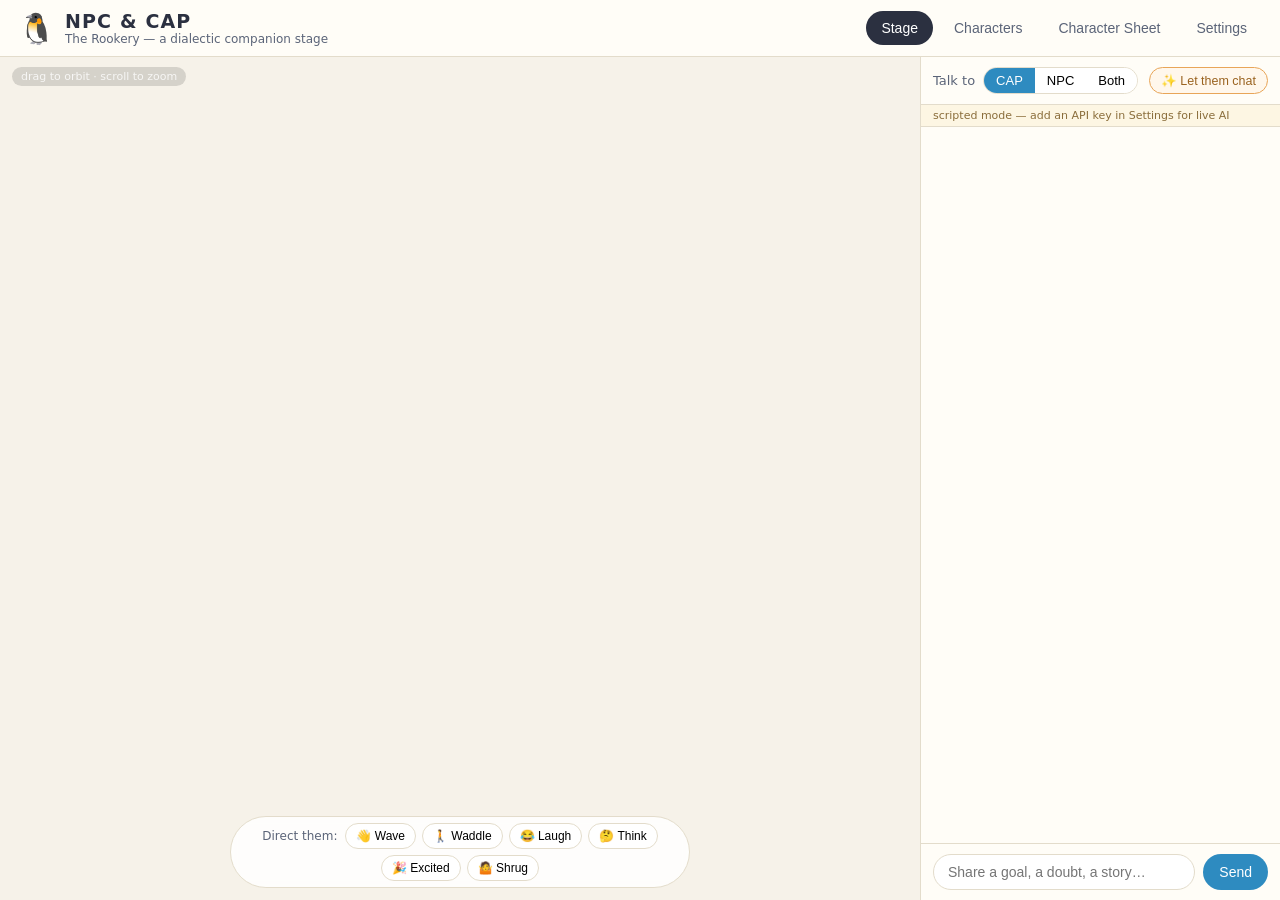
==== index.html @ 65b7d4df "Add NPC & CAP: interactive 3D penguin companions with AI chat and character-sheet export - Procedura" ====
<!DOCTYPE html>
<html lang="en">
<head>
<meta charset="UTF-8">
<meta name="viewport" content="width=device-width, initial-scale=1.0">
<title>NPC &amp; CAP — The Rookery</title>
<link rel="icon" href="data:image/svg+xml,<svg xmlns=%22http://www.w3.org/2000/svg%22 viewBox=%220 0 100 100%22><text y=%22.9em%22 font-size=%2290%22>🐧</text></svg>">
<link rel="stylesheet" href="css/style.css">
<script type="importmap">
  { "imports": { "three": "./js/three.module.min.js" } }
</script>
</head>
<body>
<header id="topbar">
  <div class="brand">
    <span class="brand-icon">🐧</span>
    <div>
      <h1>NPC &amp; CAP</h1>
      <p class="brand-sub">The Rookery — a dialectic companion stage</p>
    </div>
  </div>
  <nav id="tabs">
    <button class="tab active" data-tab="stage">Stage</button>
    <button class="tab" data-tab="characters">Characters</button>
    <button class="tab" data-tab="sheet">Character Sheet</button>
    <button class="tab" data-tab="settings">Settings</button>
  </nav>
</header>

<!-- ============ STAGE ============ -->
<main id="view-stage" class="view active">
  <div id="stage-wrap">
    <canvas id="stage"></canvas>
    <div id="bubble-npc" class="bubble npc hidden"></div>
    <div id="bubble-cap" class="bubble cap hidden"></div>
    <div id="stage-hint">drag to orbit · scroll to zoom</div>
    <div id="anim-bar">
      <span class="anim-label">Direct them:</span>
      <button class="anim-btn" data-anim="wave">👋 Wave</button>
      <button class="anim-btn" data-anim="waddle">🚶 Waddle</button>
      <button class="anim-btn" data-anim="laugh">😂 Laugh</button>
      <button class="anim-btn" data-anim="think">🤔 Think</button>
      <button class="anim-btn" data-anim="excited">🎉 Excited</button>
      <button class="anim-btn" data-anim="shrug">🤷 Shrug</button>
    </div>
  </div>

  <aside id="chat-panel">
    <div id="chat-head">
      <span class="chat-title">Talk to</span>
      <div id="who-picker">
        <button class="who active" data-who="cap">CAP</button>
        <button class="who" data-who="npc">NPC</button>
        <button class="who" data-who="both">Both</button>
      </div>
      <button id="btn-banter" title="Let NPC and CAP riff with each other">✨ Let them chat</button>
    </div>
    <div id="brain-status" class="offline">scripted mode — add an API key in Settings for live AI</div>
    <div id="chat-log"></div>
    <form id="chat-form">
      <input id="chat-input" type="text" autocomplete="off"
             placeholder="Share a goal, a doubt, a story…">
      <button id="chat-send" type="submit">Send</button>
    </form>
  </aside>
</main>

<!-- ============ CHARACTERS ============ -->
<main id="view-characters" class="view">
  <div class="page-intro">
    <h2>Character Studio</h2>
    <p>These fields become each penguin's mind. Everything here is woven into their
       system prompt (AI mode) and shades their scripted lines. Saved in your browser —
       use Export to back up or move between devices.</p>
    <div class="row-btns">
      <button id="btn-export-chars">⬇ Export JSON</button>
      <label class="filebtn">⬆ Import JSON<input id="file-import-chars" type="file" accept=".json"></label>
      <button id="btn-reset-chars" class="danger">Reset to defaults</button>
    </div>
  </div>
  <div id="char-editors"></div>
</main>

<!-- ============ SHEET ============ -->
<main id="view-sheet" class="view">
  <div class="page-intro">
    <h2>Character Sheet Export</h2>
    <p>Generate a model sheet with turnaround views, poses, and expression close-ups —
       ready for thumbnails, posts, and your site. Click any cell in the preview to
       download that single render as a transparent PNG.</p>
    <div class="row-btns">
      <div class="seg" id="sheet-char-pick">
        <button class="seg-btn active" data-char="cap">CAP</button>
        <button class="seg-btn" data-char="npc">NPC</button>
      </div>
      <button id="btn-gen-sheet">🎬 Generate sheet</button>
      <button id="btn-dl-sheet" disabled>⬇ Download full sheet PNG</button>
    </div>
  </div>
  <div id="sheet-preview-wrap"><canvas id="sheet-preview"></canvas></div>
</main>

<!-- ============ SETTINGS ============ -->
<main id="view-settings" class="view">
  <div class="page-intro">
    <h2>Settings</h2>
    <p>With an Anthropic API key, NPC &amp; CAP think with Claude — in persona, drawing on
       their backstories and memories, and challenging your thinking. Without one, they
       fall back to their built-in scripted personalities.</p>
  </div>
  <div class="settings-card">
    <label class="field">
      <span>Anthropic API key</span>
      <input id="set-apikey" type="password" placeholder="sk-ant-…">
      <small>Stored only in this browser (localStorage). Sent only to api.anthropic.com.
             Create one at console.anthropic.com.</small>
    </label>
    <label class="field">
      <span>Model</span>
      <select id="set-model">
        <option value="claude-sonnet-5">Claude Sonnet 5 (recommended)</option>
        <option value="claude-opus-4-8">Claude Opus 4.8 (deepest)</option>
        <option value="claude-haiku-4-5-20251001">Claude Haiku 4.5 (fastest/cheapest)</option>
      </select>
    </label>
    <div class="row-btns">
      <button id="btn-save-settings">Save</button>
      <button id="btn-test-key">Test connection</button>
      <span id="test-result"></span>
    </div>
  </div>
</main>

<script type="module" src="js/app.js"></script>
</body>
</html>
---- css/style.css ----
:root {
  --ink: #2b3040;
  --ink-soft: #5b6478;
  --paper: #f6f2e9;
  --panel: #fffdf7;
  --line: #e3dccb;
  --cap: #2e8bc0;
  --cap-soft: #e3f1fa;
  --npc: #6b7280;
  --npc-soft: #ececef;
  --accent: #e8a558;
  --danger: #c0564a;
  --radius: 14px;
  font-family: "Avenir Next", "Segoe UI", system-ui, -apple-system, sans-serif;
}
* { box-sizing: border-box; margin: 0; padding: 0; }
html, body { height: 100%; }
body {
  background: var(--paper);
  color: var(--ink);
  display: flex;
  flex-direction: column;
  overflow: hidden;
}

/* ---------- Header ---------- */
#topbar {
  display: flex; align-items: center; justify-content: space-between;
  padding: 10px 18px; gap: 16px;
  background: var(--panel); border-bottom: 1px solid var(--line);
  flex-wrap: wrap;
}
.brand { display: flex; align-items: center; gap: 10px; }
.brand-icon { font-size: 30px; }
.brand h1 { font-size: 19px; letter-spacing: 0.06em; }
.brand-sub { font-size: 12px; color: var(--ink-soft); }
#tabs { display: flex; gap: 6px; }
.tab {
  border: 1px solid transparent; background: none; color: var(--ink-soft);
  padding: 8px 14px; border-radius: 999px; cursor: pointer; font-size: 14px;
}
.tab:hover { background: var(--npc-soft); }
.tab.active { background: var(--ink); color: #fff; }

/* ---------- Views ---------- */
.view { display: none; flex: 1; min-height: 0; overflow: auto; }
.view.active { display: flex; }
#view-stage.active { display: flex; flex-direction: row; overflow: hidden; }
#view-characters.active, #view-sheet.active, #view-settings.active {
  display: block; padding: 24px; overflow-y: auto;
}

/* ---------- Stage ---------- */
#stage-wrap { position: relative; flex: 1; min-width: 0; }
#stage { width: 100%; height: 100%; display: block; touch-action: none; }
#stage-hint {
  position: absolute; top: 10px; left: 12px; font-size: 11px;
  color: #ffffffcc; background: #00000022; padding: 3px 9px; border-radius: 999px;
  pointer-events: none;
}
#anim-bar {
  position: absolute; bottom: 12px; left: 50%; transform: translateX(-50%);
  display: flex; gap: 6px; align-items: center; flex-wrap: wrap; justify-content: center;
  background: #ffffffd9; border: 1px solid var(--line);
  padding: 6px 10px; border-radius: 999px; backdrop-filter: blur(4px);
}
.anim-label { font-size: 12px; color: var(--ink-soft); padding-right: 2px; }
.anim-btn {
  border: 1px solid var(--line); background: #fff; cursor: pointer;
  padding: 5px 10px; border-radius: 999px; font-size: 12px;
}
.anim-btn:hover { background: var(--cap-soft); border-color: var(--cap); }

.bubble {
  position: absolute; max-width: 250px; padding: 10px 13px;
  background: #fff; border: 2px solid var(--ink); border-radius: 14px;
  font-size: 13.5px; line-height: 1.35; pointer-events: none;
  transform: translate(-50%, -100%);
  box-shadow: 3px 4px 0 #00000018;
  transition: opacity 0.25s;
}
.bubble::after {
  content: ""; position: absolute; left: 50%; bottom: -9px; margin-left: -7px;
  border: 8px solid transparent; border-top-color: var(--ink); border-bottom: none;
}
.bubble.npc { border-color: var(--npc); }
.bubble.cap { border-color: var(--cap); }
.bubble.hidden { opacity: 0; }

/* ---------- Chat panel ---------- */
#chat-panel {
  width: 360px; max-width: 45vw; display: flex; flex-direction: column;
  background: var(--panel); border-left: 1px solid var(--line);
}
#chat-head {
  display: flex; align-items: center; gap: 8px; padding: 10px 12px;
  border-bottom: 1px solid var(--line); flex-wrap: wrap;
}
.chat-title { font-size: 13px; color: var(--ink-soft); }
#who-picker { display: flex; border: 1px solid var(--line); border-radius: 999px; overflow: hidden; }
.who {
  border: none; background: #fff; padding: 5px 12px; cursor: pointer; font-size: 13px;
}
.who.active[data-who="cap"] { background: var(--cap); color: #fff; }
.who.active[data-who="npc"] { background: var(--npc); color: #fff; }
.who.active[data-who="both"] { background: var(--ink); color: #fff; }
#btn-banter {
  margin-left: auto; border: 1px solid var(--accent); background: #fff7ec;
  color: #9a6320; padding: 5px 11px; border-radius: 999px; cursor: pointer; font-size: 12.5px;
}
#btn-banter:hover { background: #ffedd6; }
#brain-status {
  font-size: 11px; padding: 4px 12px; border-bottom: 1px solid var(--line);
}
#brain-status.offline { color: #8a6d3b; background: #fdf6e3; }
#brain-status.online { color: #2e6b3e; background: #edf7ee; }
#brain-status.error { color: var(--danger); background: #fbeeec; }

#chat-log { flex: 1; overflow-y: auto; padding: 14px 12px; display: flex; flex-direction: column; gap: 10px; }
.msg { max-width: 88%; padding: 9px 12px; border-radius: 14px; font-size: 13.5px; line-height: 1.4; white-space: pre-wrap; }
.msg .msg-name { display: block; font-size: 10.5px; font-weight: 700; letter-spacing: 0.08em; margin-bottom: 3px; text-transform: uppercase; opacity: 0.75; }
.msg.user { align-self: flex-end; background: var(--ink); color: #fff; border-bottom-right-radius: 4px; }
.msg.npc  { align-self: flex-start; background: var(--npc-soft); border-bottom-left-radius: 4px; }
.msg.cap  { align-self: flex-start; background: var(--cap-soft); border-bottom-left-radius: 4px; }
.msg.sys  { align-self: center; background: none; color: var(--ink-soft); font-size: 11.5px; font-style: italic; }
.msg.typing { color: var(--ink-soft); font-style: italic; }

#chat-form { display: flex; gap: 8px; padding: 10px 12px; border-top: 1px solid var(--line); }
#chat-input {
  flex: 1; border: 1px solid var(--line); border-radius: 999px; padding: 9px 14px;
  font-size: 14px; background: #fff; outline: none;
}
#chat-input:focus { border-color: var(--cap); }
#chat-send {
  border: none; background: var(--cap); color: #fff; padding: 9px 16px;
  border-radius: 999px; cursor: pointer; font-size: 14px;
}
#chat-send:disabled { opacity: 0.5; cursor: default; }

/* ---------- Shared page styles ---------- */
.page-intro { max-width: 860px; margin: 0 auto 20px; }
.page-intro h2 { font-size: 22px; margin-bottom: 6px; }
.page-intro p { color: var(--ink-soft); font-size: 14px; line-height: 1.5; }
.row-btns { display: flex; gap: 10px; align-items: center; margin-top: 14px; flex-wrap: wrap; }
.row-btns button, .filebtn {
  border: 1px solid var(--line); background: #fff; padding: 8px 14px;
  border-radius: 10px; cursor: pointer; font-size: 13.5px;
}
.row-btns button:hover, .filebtn:hover { border-color: var(--cap); }
.row-btns button.danger { color: var(--danger); }
.row-btns button.danger:hover { border-color: var(--danger); }
.row-btns button:disabled { opacity: 0.45; cursor: default; }
.filebtn { position: relative; overflow: hidden; display: inline-block; }
.filebtn input { position: absolute; inset: 0; opacity: 0; cursor: pointer; }
.seg { display: inline-flex; border: 1px solid var(--line); border-radius: 10px; overflow: hidden; }
.seg-btn { border: none; background: #fff; padding: 8px 16px; cursor: pointer; font-size: 13.5px; }
.seg-btn.active { background: var(--ink); color: #fff; }

/* ---------- Character editors ---------- */
#char-editors { display: grid; grid-template-columns: repeat(auto-fit, minmax(340px, 1fr)); gap: 20px; max-width: 1100px; margin: 0 auto; }
.char-card { background: var(--panel); border: 1px solid var(--line); border-radius: var(--radius); padding: 18px; }
.char-card h3 { display: flex; align-items: center; gap: 8px; margin-bottom: 4px; font-size: 18px; }
.char-chip { width: 14px; height: 14px; border-radius: 50%; display: inline-block; }
.char-card .tagline-note { font-size: 12px; color: var(--ink-soft); margin-bottom: 12px; }
.field { display: block; margin-bottom: 13px; }
.field > span { display: block; font-size: 12px; font-weight: 700; letter-spacing: 0.05em; text-transform: uppercase; color: var(--ink-soft); margin-bottom: 5px; }
.field input[type="text"], .field input[type="password"], .field textarea, .field select {
  width: 100%; border: 1px solid var(--line); border-radius: 8px; padding: 8px 10px;
  font-size: 13.5px; font-family: inherit; background: #fff; outline: none; resize: vertical;
}
.field textarea:focus, .field input:focus, .field select:focus { border-color: var(--cap); }
.field small { display: block; color: var(--ink-soft); font-size: 11.5px; margin-top: 4px; line-height: 1.4; }
.memories-head { display: flex; align-items: center; justify-content: space-between; margin: 16px 0 8px; }
.memories-head span { font-size: 12px; font-weight: 700; letter-spacing: 0.05em; text-transform: uppercase; color: var(--ink-soft); }
.memories-head button { border: 1px dashed var(--line); background: none; border-radius: 8px; padding: 4px 10px; cursor: pointer; font-size: 12px; }
.memory { border: 1px solid var(--line); border-radius: 10px; padding: 10px; margin-bottom: 8px; background: #fff; }
.memory input { width: 100%; border: none; font-weight: 700; font-size: 13px; margin-bottom: 5px; outline: none; background: none; }
.memory textarea { width: 100%; border: none; font-size: 12.5px; outline: none; resize: vertical; min-height: 44px; background: none; font-family: inherit; color: var(--ink-soft); }
.memory .mem-del { float: right; border: none; background: none; color: var(--danger); cursor: pointer; font-size: 12px; }
.char-save-row { margin-top: 6px; display: flex; align-items: center; gap: 10px; }
.char-save-row button { border: none; background: var(--ink); color: #fff; padding: 8px 18px; border-radius: 10px; cursor: pointer; font-size: 13.5px; }
.save-flash { font-size: 12px; color: #2e6b3e; opacity: 0; transition: opacity 0.3s; }
.save-flash.show { opacity: 1; }

/* ---------- Sheet ---------- */
#sheet-preview-wrap { max-width: 1100px; margin: 0 auto; overflow-x: auto; }
#sheet-preview {
  width: 100%; border: 1px solid var(--line); border-radius: var(--radius);
  background: #fff; display: none; cursor: crosshair;
}
#sheet-preview.ready { display: block; }

/* ---------- Settings ---------- */
.settings-card { max-width: 560px; margin: 0 auto; background: var(--panel); border: 1px solid var(--line); border-radius: var(--radius); padding: 20px; }
#test-result { font-size: 13px; }
#test-result.ok { color: #2e6b3e; }
#test-result.bad { color: var(--danger); }

/* ---------- Mobile ---------- */
@media (max-width: 760px) {
  #view-stage.active { flex-direction: column; }
  #chat-panel { width: 100%; max-width: none; height: 45%; border-left: none; border-top: 1px solid var(--line); }
  #anim-bar { bottom: 6px; padding: 4px 8px; }
  .anim-label { display: none; }
}
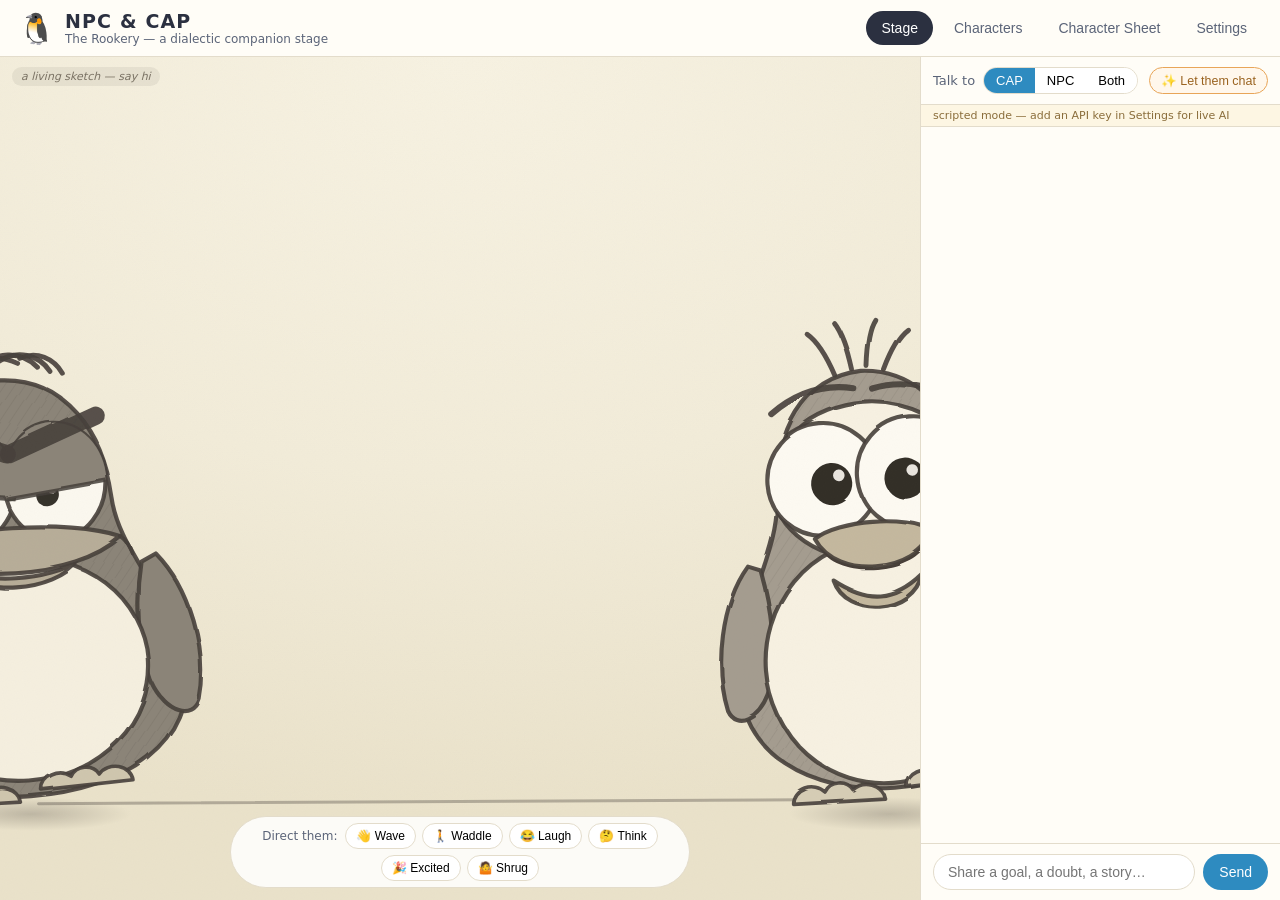
==== commit 48a026e3: "Replace 3D renderer with living-sketch SVG puppets matching the concept art The toon 3D look couldn'" ====
--- a/index.html
+++ b/index.html
@@ -6,9 +6,6 @@
 <title>NPC &amp; CAP — The Rookery</title>
 <link rel="icon" href="data:image/svg+xml,<svg xmlns=%22http://www.w3.org/2000/svg%22 viewBox=%220 0 100 100%22><text y=%22.9em%22 font-size=%2290%22>🐧</text></svg>">
 <link rel="stylesheet" href="css/style.css">
-<script type="importmap">
-  { "imports": { "three": "./js/three.module.min.js" } }
-</script>
 </head>
 <body>
 <header id="topbar">
@@ -30,10 +27,16 @@
 <!-- ============ STAGE ============ -->
 <main id="view-stage" class="view active">
   <div id="stage-wrap">
-    <canvas id="stage"></canvas>
+    <div id="paper">
+      <div id="ground-line"></div>
+      <div id="shadow-npc" class="pg-shadow"></div>
+      <div id="shadow-cap" class="pg-shadow"></div>
+      <div id="mount-npc" class="penguin-mount"></div>
+      <div id="mount-cap" class="penguin-mount"></div>
+    </div>
     <div id="bubble-npc" class="bubble npc hidden"></div>
     <div id="bubble-cap" class="bubble cap hidden"></div>
-    <div id="stage-hint">drag to orbit · scroll to zoom</div>
+    <div id="stage-hint">a living sketch — say hi</div>
     <div id="anim-bar">
       <span class="anim-label">Direct them:</span>
       <button class="anim-btn" data-anim="wave">👋 Wave</button>
--- a/css/style.css
+++ b/css/style.css
@@ -50,13 +50,36 @@
   display: block; padding: 24px; overflow-y: auto;
 }
 
-/* ---------- Stage ---------- */
-#stage-wrap { position: relative; flex: 1; min-width: 0; }
-#stage { width: 100%; height: 100%; display: block; touch-action: none; }
+/* ---------- Stage (sketchbook paper) ---------- */
+#stage-wrap { position: relative; flex: 1; min-width: 0; overflow: hidden; }
+#paper {
+  position: absolute; inset: 0;
+  background:
+    radial-gradient(ellipse 120% 90% at 50% 0%, #f7f2e2 0%, #f2ecd9 55%, #eae2ca 100%);
+}
+#paper::after { /* paper grain */
+  content: ""; position: absolute; inset: 0; pointer-events: none; opacity: 0.5;
+  background-image: url("data:image/svg+xml,%3Csvg xmlns='http://www.w3.org/2000/svg' width='140' height='140'%3E%3Cfilter id='n'%3E%3CfeTurbulence type='fractalNoise' baseFrequency='0.9' numOctaves='2'/%3E%3CfeColorMatrix values='0 0 0 0 0.28 0 0 0 0 0.25 0 0 0 0 0.22 0 0 0 0.05 0'/%3E%3C/filter%3E%3Crect width='140' height='140' filter='url(%23n)'/%3E%3C/svg%3E");
+}
+#ground-line {
+  position: absolute; left: 4%; right: 4%; bottom: 11.5%; height: 3px;
+  background: #46403a; opacity: 0.35; border-radius: 3px;
+  transform: rotate(-0.3deg);
+}
+.penguin-mount {
+  position: absolute; bottom: 7%; height: 64%; aspect-ratio: 400 / 440;
+  transform: translateX(-50%); pointer-events: none;
+}
+.penguin-mount svg { width: 100%; height: 100%; display: block; }
+.pg-shadow {
+  position: absolute; bottom: 8.2%; width: 22%; height: 4%;
+  transform: translateX(-50%); border-radius: 50%;
+  background: radial-gradient(ellipse at center, #46403a44 0%, transparent 70%);
+}
 #stage-hint {
   position: absolute; top: 10px; left: 12px; font-size: 11px;
-  color: #ffffffcc; background: #00000022; padding: 3px 9px; border-radius: 999px;
-  pointer-events: none;
+  color: #7a7264; background: #46403a14; padding: 3px 9px; border-radius: 999px;
+  pointer-events: none; font-style: italic;
 }
 #anim-bar {
   position: absolute; bottom: 12px; left: 50%; transform: translateX(-50%);
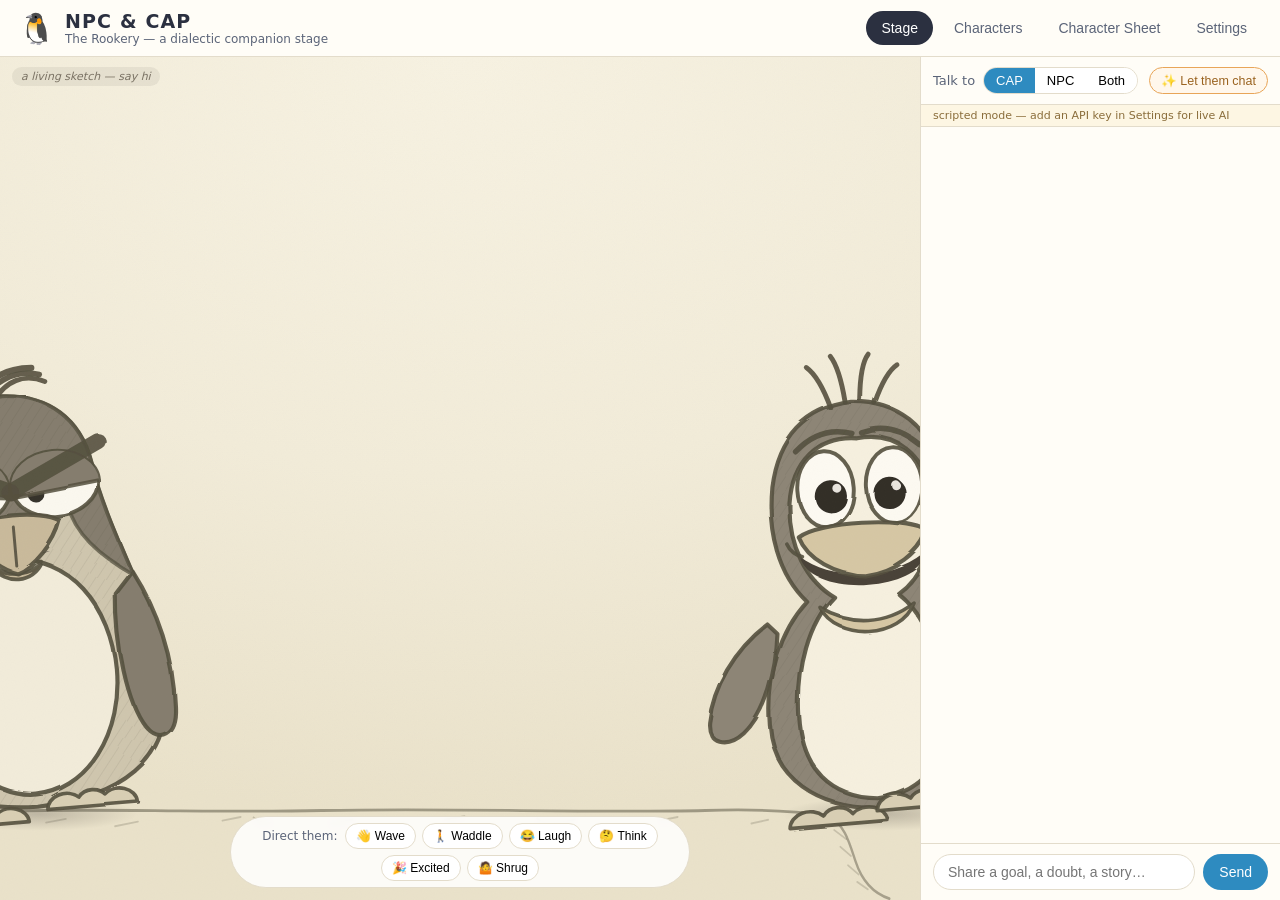
==== commit 2562bec1: "Fine-tune CAP head shape and finish the draft - CAP silhouette redrawn as a forward-tilted egg: narr" ====
--- a/index.html
+++ b/index.html
@@ -4,6 +4,10 @@
 <meta charset="UTF-8">
 <meta name="viewport" content="width=device-width, initial-scale=1.0">
 <title>NPC &amp; CAP — The Rookery</title>
+<meta name="description" content="A living pencil sketch: NPC & CAP, two hand-drawn penguin companions who think, talk, and challenge your thinking — powered by Claude, with exportable character sheets.">
+<meta property="og:title" content="NPC & CAP — The Rookery">
+<meta property="og:description" content="Two hand-drawn penguin companions who think, talk, and challenge your thinking.">
+<meta property="og:type" content="website">
 <link rel="icon" href="data:image/svg+xml,<svg xmlns=%22http://www.w3.org/2000/svg%22 viewBox=%220 0 100 100%22><text y=%22.9em%22 font-size=%2290%22>🐧</text></svg>">
 <link rel="stylesheet" href="css/style.css">
 </head>
@@ -28,7 +32,18 @@
 <main id="view-stage" class="view active">
   <div id="stage-wrap">
     <div id="paper">
-      <div id="ground-line"></div>
+      <svg id="scenery" viewBox="0 0 1200 200" preserveAspectRatio="none" aria-hidden="true">
+        <!-- cliff-top ground, like the concept scene -->
+        <path d="M0,104 C120,100 260,106 420,103 C600,100 760,106 920,103 C990,101 1040,104 1080,108"
+              fill="none" stroke="#55503f" stroke-width="3" stroke-linecap="round" opacity="0.5"/>
+        <path d="M1080,108 C1102,118 1108,138 1116,158 C1124,178 1138,192 1160,198"
+              fill="none" stroke="#55503f" stroke-width="3" stroke-linecap="round" opacity="0.45"/>
+        <g stroke="#55503f" stroke-width="2" stroke-linecap="round" opacity="0.22">
+          <path d="M60,116 l26,-4 M150,120 l30,-5 M290,114 l24,-4 M430,118 l30,-5 M580,113 l26,-4 M720,118 l30,-5 M860,114 l24,-4 M980,117 l22,-4"/>
+          <path d="M1088,124 l16,10 M1096,142 l14,10 M1106,162 l14,10 M1118,180 l14,8"/>
+        </g>
+        <path d="M330,110 q10,8 24,6 M700,111 q10,8 24,6" fill="none" stroke="#55503f" stroke-width="2" opacity="0.25"/>
+      </svg>
       <div id="shadow-npc" class="pg-shadow"></div>
       <div id="shadow-cap" class="pg-shadow"></div>
       <div id="mount-npc" class="penguin-mount"></div>
--- a/css/style.css
+++ b/css/style.css
@@ -61,10 +61,9 @@
   content: ""; position: absolute; inset: 0; pointer-events: none; opacity: 0.5;
   background-image: url("data:image/svg+xml,%3Csvg xmlns='http://www.w3.org/2000/svg' width='140' height='140'%3E%3Cfilter id='n'%3E%3CfeTurbulence type='fractalNoise' baseFrequency='0.9' numOctaves='2'/%3E%3CfeColorMatrix values='0 0 0 0 0.28 0 0 0 0 0.25 0 0 0 0 0.22 0 0 0 0.05 0'/%3E%3C/filter%3E%3Crect width='140' height='140' filter='url(%23n)'/%3E%3C/svg%3E");
 }
-#ground-line {
-  position: absolute; left: 4%; right: 4%; bottom: 11.5%; height: 3px;
-  background: #46403a; opacity: 0.35; border-radius: 3px;
-  transform: rotate(-0.3deg);
+#scenery {
+  position: absolute; left: 0; right: 0; bottom: 0; width: 100%; height: 22%;
+  pointer-events: none;
 }
 .penguin-mount {
   position: absolute; bottom: 7%; height: 64%; aspect-ratio: 400 / 440;
@@ -96,18 +95,19 @@
 
 .bubble {
   position: absolute; max-width: 250px; padding: 10px 13px;
-  background: #fff; border: 2px solid var(--ink); border-radius: 14px;
-  font-size: 13.5px; line-height: 1.35; pointer-events: none;
+  background: #fbf7ea; border: 2.5px solid #55503f;
+  border-radius: 14px 17px 13px 18px / 17px 13px 18px 14px; /* hand-drawn wobble */
+  color: #3f3a2e; font-size: 13.5px; line-height: 1.35; pointer-events: none;
   transform: translate(-50%, -100%);
-  box-shadow: 3px 4px 0 #00000018;
+  box-shadow: 3px 4px 0 #55503f1f;
   transition: opacity 0.25s;
 }
 .bubble::after {
   content: ""; position: absolute; left: 50%; bottom: -9px; margin-left: -7px;
-  border: 8px solid transparent; border-top-color: var(--ink); border-bottom: none;
-}
-.bubble.npc { border-color: var(--npc); }
-.bubble.cap { border-color: var(--cap); }
+  border: 8px solid transparent; border-top-color: #55503f; border-bottom: none;
+}
+.bubble.npc { transform: translate(-50%, -100%) rotate(-0.6deg); }
+.bubble.cap { transform: translate(-50%, -100%) rotate(0.5deg); }
 .bubble.hidden { opacity: 0; }
 
 /* ---------- Chat panel ---------- */
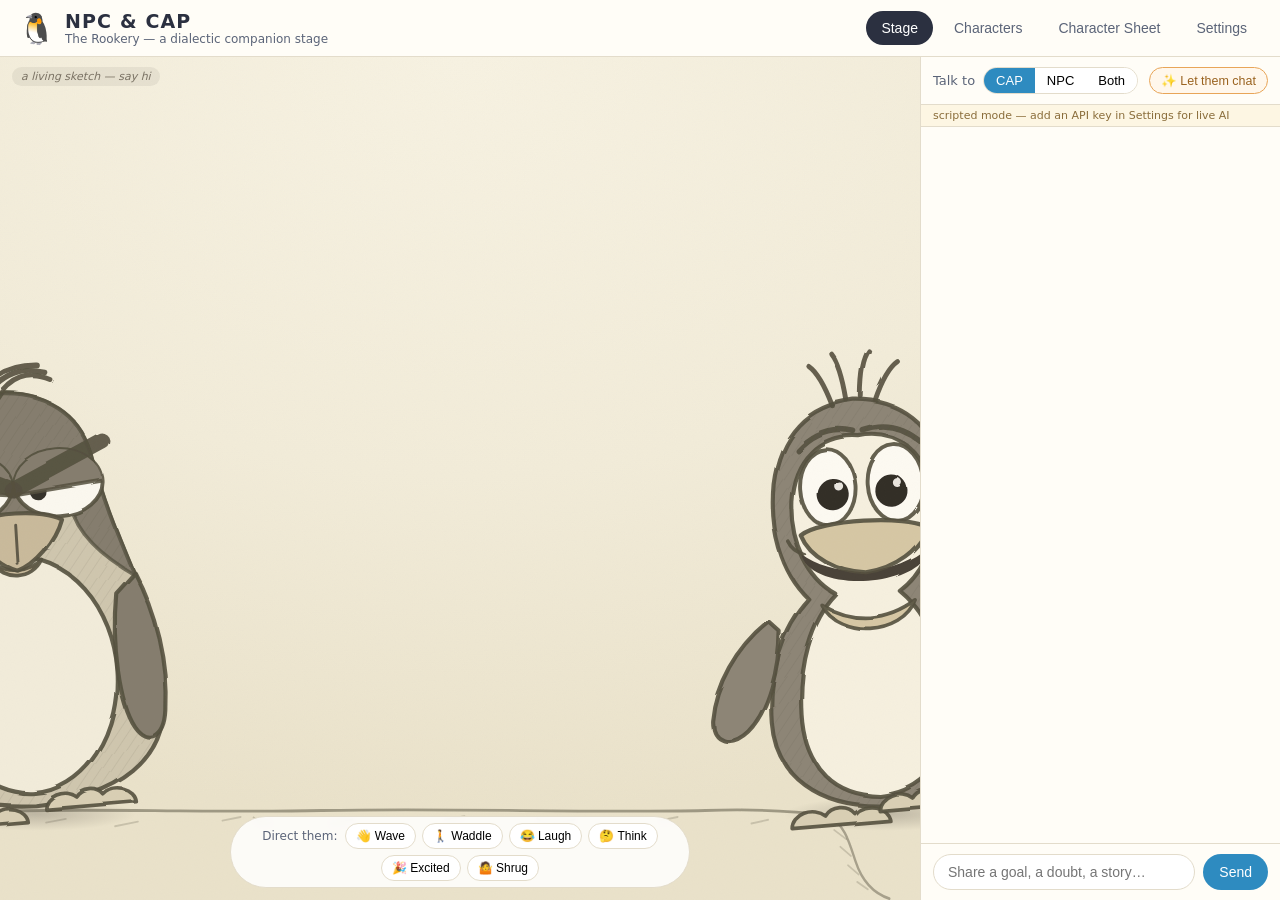
==== commit 43d9f152: "Phone-formatted solo stage + multi-provider AI settings (Anthropic/Groq) - On small screens only the" ====
--- a/index.html
+++ b/index.html
@@ -122,24 +122,28 @@
 <main id="view-settings" class="view">
   <div class="page-intro">
     <h2>Settings</h2>
-    <p>With an Anthropic API key, NPC &amp; CAP think with Claude — in persona, drawing on
+    <p>With an API key, NPC &amp; CAP think with live AI — in persona, drawing on
        their backstories and memories, and challenging your thinking. Without one, they
-       fall back to their built-in scripted personalities.</p>
+       fall back to their built-in scripted personalities. Keys are stored only in this
+       browser and sent only to the provider you pick.</p>
   </div>
   <div class="settings-card">
     <label class="field">
-      <span>Anthropic API key</span>
+      <span>AI provider</span>
+      <div class="seg" id="provider-pick">
+        <button type="button" class="seg-btn active" data-provider="anthropic">Anthropic</button>
+        <button type="button" class="seg-btn" data-provider="groq">Groq</button>
+      </div>
+    </label>
+    <label class="field">
+      <span>API key</span>
       <input id="set-apikey" type="password" placeholder="sk-ant-…">
-      <small>Stored only in this browser (localStorage). Sent only to api.anthropic.com.
-             Create one at console.anthropic.com.</small>
+      <small id="key-help"></small>
     </label>
     <label class="field">
       <span>Model</span>
-      <select id="set-model">
-        <option value="claude-sonnet-5">Claude Sonnet 5 (recommended)</option>
-        <option value="claude-opus-4-8">Claude Opus 4.8 (deepest)</option>
-        <option value="claude-haiku-4-5-20251001">Claude Haiku 4.5 (fastest/cheapest)</option>
-      </select>
+      <select id="set-model"></select>
+      <small>The recommended model is preselected — just paste a key and Save.</small>
     </label>
     <div class="row-btns">
       <button id="btn-save-settings">Save</button>
--- a/css/style.css
+++ b/css/style.css
@@ -221,8 +221,19 @@
 
 /* ---------- Mobile ---------- */
 @media (max-width: 760px) {
+  #topbar { padding: 8px 10px; gap: 8px; }
+  .brand-icon { font-size: 22px; }
+  .brand h1 { font-size: 16px; }
+  .brand-sub { display: none; }
+  .tab { padding: 6px 10px; font-size: 12.5px; }
   #view-stage.active { flex-direction: column; }
-  #chat-panel { width: 100%; max-width: none; height: 45%; border-left: none; border-top: 1px solid var(--line); }
-  #anim-bar { bottom: 6px; padding: 4px 8px; }
+  #chat-panel { width: 100%; max-width: none; height: 48%; border-left: none; border-top: 1px solid var(--line); }
+  #chat-head { padding: 8px 10px; gap: 6px; }
+  #btn-banter { margin-left: 0; }
+  .penguin-mount { height: 66%; max-width: 88vw; }
+  #anim-bar { bottom: 6px; padding: 4px 8px; max-width: 96vw; }
   .anim-label { display: none; }
-}
+  .anim-btn { padding: 4px 8px; font-size: 11.5px; }
+  .bubble { max-width: 200px; font-size: 12.5px; }
+  #view-characters.active, #view-sheet.active, #view-settings.active { padding: 14px; }
+}
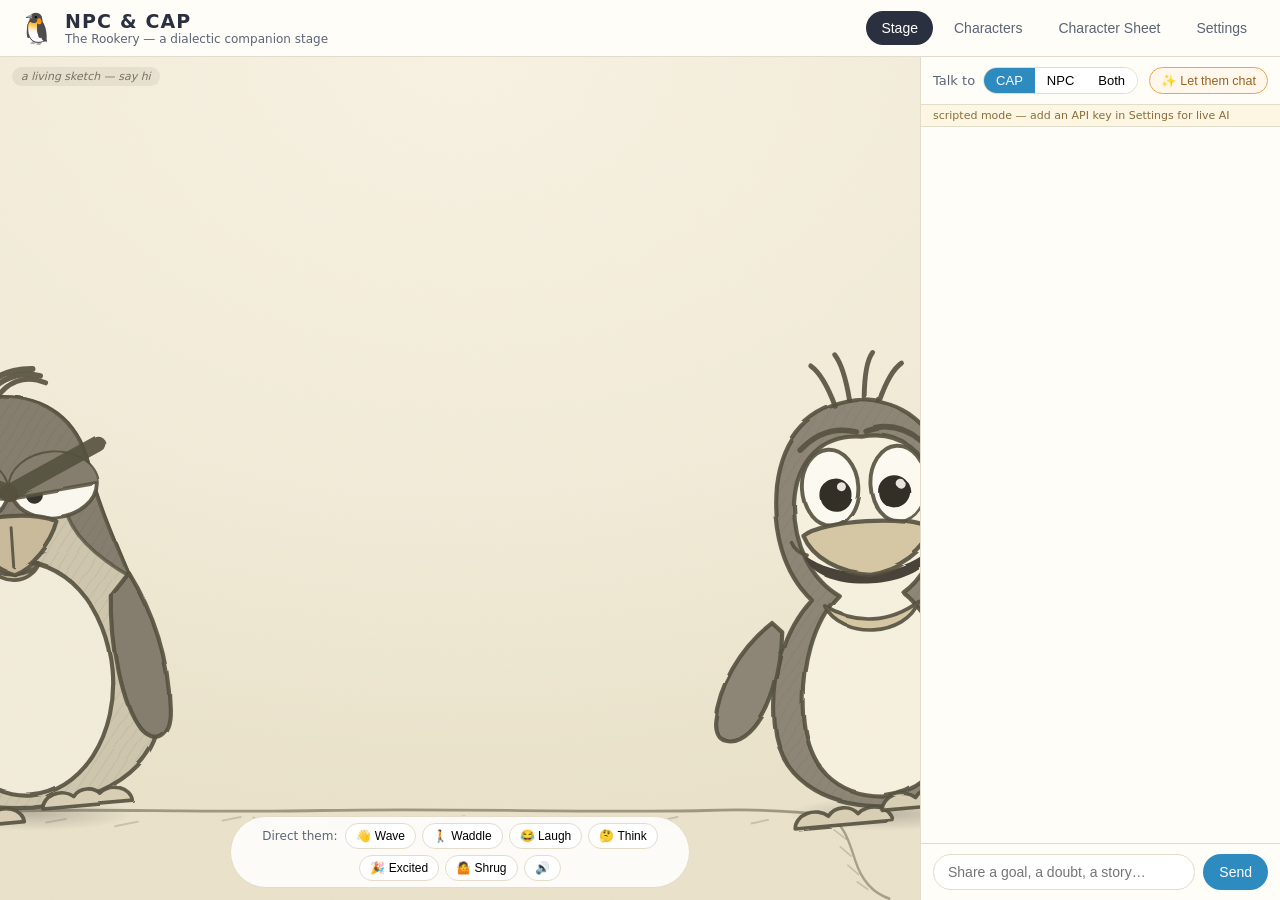
==== commit e220c3ed: "Mobile chat drawer + penguin voices (device TTS and Groq TTS) - On phones, sending a message collaps" ====
--- a/index.html
+++ b/index.html
@@ -60,10 +60,12 @@
       <button class="anim-btn" data-anim="think">🤔 Think</button>
       <button class="anim-btn" data-anim="excited">🎉 Excited</button>
       <button class="anim-btn" data-anim="shrug">🤷 Shrug</button>
+      <button class="anim-btn" id="btn-voice" title="Toggle penguin voices">🔊</button>
     </div>
   </div>
 
   <aside id="chat-panel">
+    <button id="chat-collapse" type="button" aria-label="Toggle chat">▾ hide chat — watch the stage</button>
     <div id="chat-head">
       <span class="chat-title">Talk to</span>
       <div id="who-picker">
@@ -151,6 +153,27 @@
       <span id="test-result"></span>
     </div>
   </div>
+
+  <div class="settings-card" id="voice-card">
+    <label class="field">
+      <span>Penguin voices</span>
+      <div class="seg" id="voice-toggle">
+        <button type="button" class="seg-btn" data-v="on">On</button>
+        <button type="button" class="seg-btn" data-v="off">Off</button>
+      </div>
+      <small>They speak their replies out loud, in character — CAP warm and lively,
+             NPC deep and unhurried. Changes apply immediately.</small>
+    </label>
+    <label class="field">
+      <span>Voice engine</span>
+      <select id="voice-engine">
+        <option value="device">Device voices — free, built into your phone/computer</option>
+        <option value="groq">Groq TTS — natural voices (uses your Groq API key)</option>
+      </select>
+      <small id="voice-engine-help"></small>
+    </label>
+    <div id="voice-rows"></div>
+  </div>
 </main>
 
 <script type="module" src="js/app.js"></script>
--- a/css/style.css
+++ b/css/style.css
@@ -114,7 +114,9 @@
 #chat-panel {
   width: 360px; max-width: 45vw; display: flex; flex-direction: column;
   background: var(--panel); border-left: 1px solid var(--line);
-}
+  transition: height 0.25s ease;
+}
+#chat-collapse { display: none; }
 #chat-head {
   display: flex; align-items: center; gap: 8px; padding: 10px 12px;
   border-bottom: 1px solid var(--line); flex-wrap: wrap;
@@ -228,6 +230,12 @@
   .tab { padding: 6px 10px; font-size: 12.5px; }
   #view-stage.active { flex-direction: column; }
   #chat-panel { width: 100%; max-width: none; height: 48%; border-left: none; border-top: 1px solid var(--line); }
+  #chat-panel.collapsed { height: 42px; min-height: 42px; overflow: hidden; }
+  #chat-collapse {
+    display: block; width: 100%; flex: none; border: none; cursor: pointer;
+    background: var(--panel); border-bottom: 1px solid var(--line);
+    padding: 11px 8px; font-size: 13px; color: var(--ink-soft); font-style: italic;
+  }
   #chat-head { padding: 8px 10px; gap: 6px; }
   #btn-banter { margin-left: 0; }
   .penguin-mount { height: 66%; max-width: 88vw; }
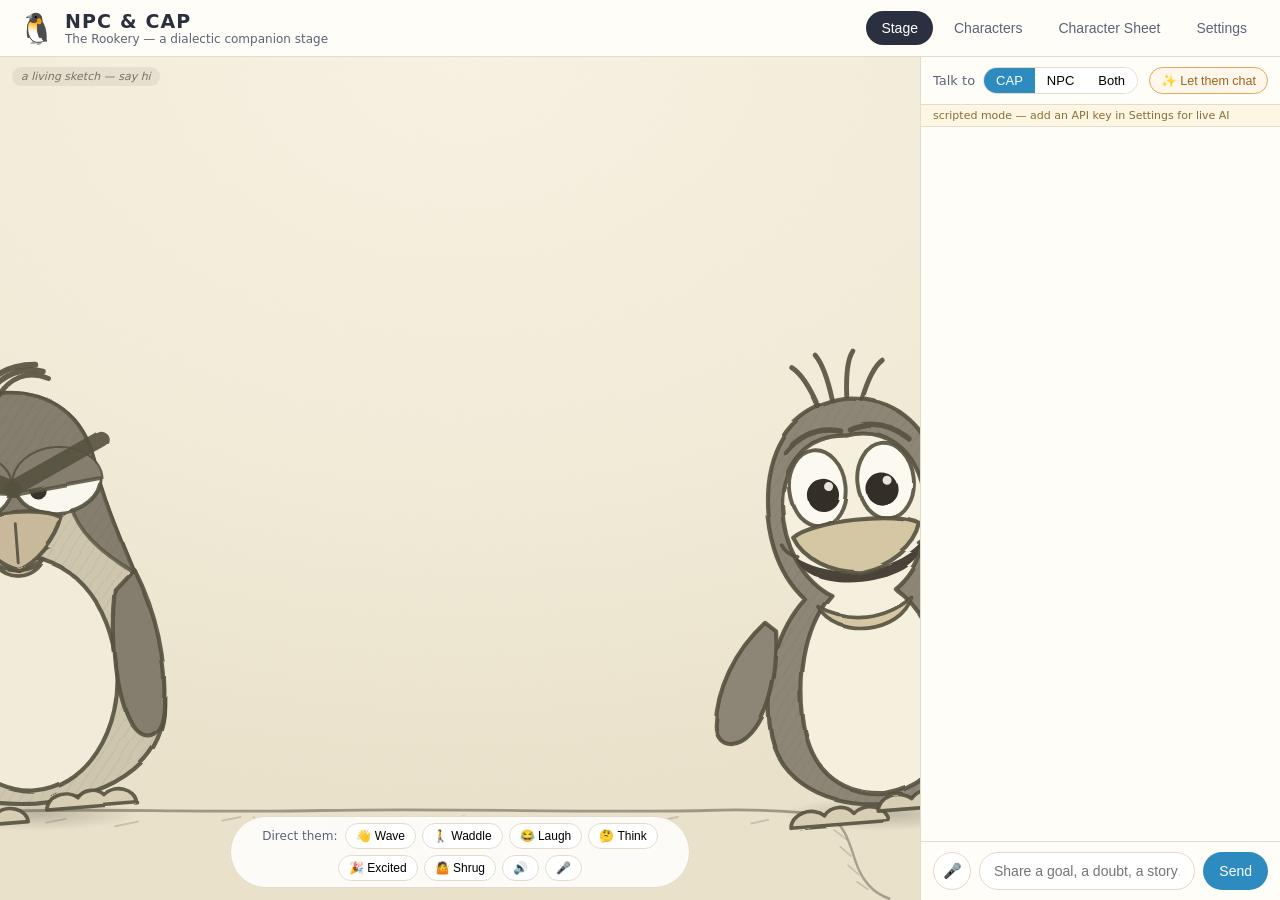
==== commit 704272b0: "Voice inbound (push-to-talk), staged conversations, voice-selection fixes - Push-to-talk mic (browse" ====
--- a/index.html
+++ b/index.html
@@ -61,6 +61,7 @@
       <button class="anim-btn" data-anim="excited">🎉 Excited</button>
       <button class="anim-btn" data-anim="shrug">🤷 Shrug</button>
       <button class="anim-btn" id="btn-voice" title="Toggle penguin voices">🔊</button>
+      <button class="anim-btn" id="btn-mic-stage" title="Talk to them">🎤</button>
     </div>
   </div>
 
@@ -78,6 +79,7 @@
     <div id="brain-status" class="offline">scripted mode — add an API key in Settings for live AI</div>
     <div id="chat-log"></div>
     <form id="chat-form">
+      <button id="btn-mic" type="button" title="Talk to them">🎤</button>
       <input id="chat-input" type="text" autocomplete="off"
              placeholder="Share a goal, a doubt, a story…">
       <button id="chat-send" type="submit">Send</button>
--- a/css/style.css
+++ b/css/style.css
@@ -161,6 +161,18 @@
   border-radius: 999px; cursor: pointer; font-size: 14px;
 }
 #chat-send:disabled { opacity: 0.5; cursor: default; }
+#btn-mic {
+  border: 1px solid var(--line); background: #fff; border-radius: 50%;
+  width: 38px; height: 38px; flex: none; cursor: pointer; font-size: 15px;
+}
+#btn-mic.listening, #btn-mic-stage.listening {
+  background: #f6d9d3; border-color: var(--danger);
+  animation: mic-pulse 1.2s ease-in-out infinite;
+}
+@keyframes mic-pulse {
+  0%, 100% { box-shadow: 0 0 0 0 #c0564a55; }
+  50% { box-shadow: 0 0 0 8px #c0564a22; }
+}
 
 /* ---------- Shared page styles ---------- */
 .page-intro { max-width: 860px; margin: 0 auto 20px; }
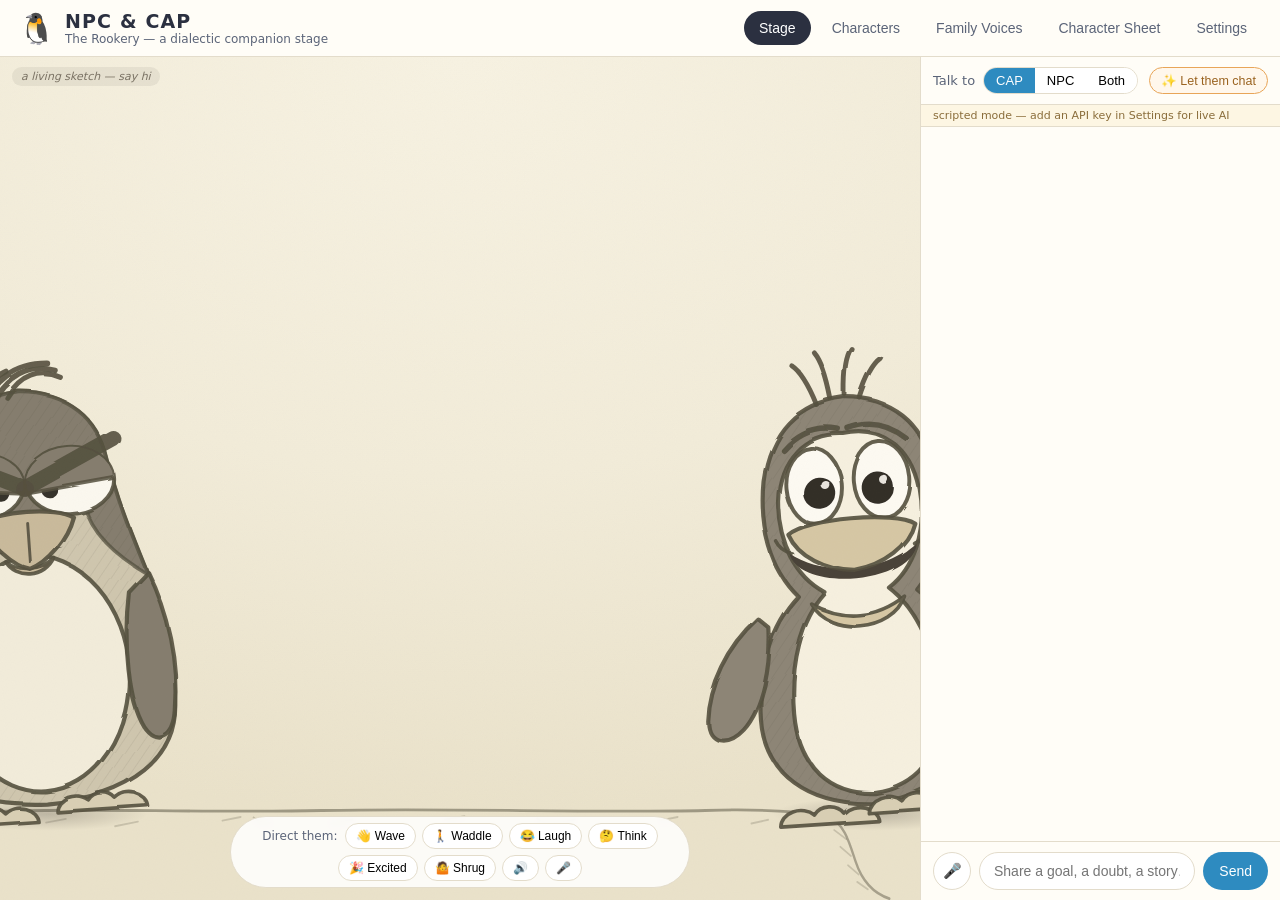
==== commit d2846e3d: "feat: Family Voices — encrypted vault, booth, and stage cameos Same shared module as Ocean's: record" ====
--- a/index.html
+++ b/index.html
@@ -23,6 +23,7 @@
   <nav id="tabs">
     <button class="tab active" data-tab="stage">Stage</button>
     <button class="tab" data-tab="characters">Characters</button>
+    <button class="tab" data-tab="family">Family Voices</button>
     <button class="tab" data-tab="sheet">Character Sheet</button>
     <button class="tab" data-tab="settings">Settings</button>
   </nav>
@@ -52,6 +53,7 @@
     <div id="bubble-npc" class="bubble npc hidden"></div>
     <div id="bubble-cap" class="bubble cap hidden"></div>
     <div id="stage-hint">a living sketch — say hi</div>
+    <div id="cameo-bar"></div>
     <div id="anim-bar">
       <span class="anim-label">Direct them:</span>
       <button class="anim-btn" data-anim="wave">👋 Wave</button>
@@ -101,6 +103,19 @@
     </div>
   </div>
   <div id="char-editors"></div>
+</main>
+
+<!-- ============ FAMILY VOICES ============ -->
+<main id="view-family" class="view">
+  <div class="page-intro">
+    <h2>Family Voices</h2>
+    <p>Put the real crew on the stage. Record short clips of each family member —
+       a hello, a laugh, a victory whoop — and they join the <strong>Family cameo</strong>
+       soundboard, where the penguins hear them and react. Clips stay on this device
+       until you seal them into an encrypted vault; only the scrambled vault ever
+       goes in the public repo, and only the family passphrase can open it.</p>
+  </div>
+  <div id="voice-booth"></div>
 </main>
 
 <!-- ============ SHEET ============ -->
--- a/css/style.css
+++ b/css/style.css
@@ -46,7 +46,7 @@
 .view { display: none; flex: 1; min-height: 0; overflow: auto; }
 .view.active { display: flex; }
 #view-stage.active { display: flex; flex-direction: row; overflow: hidden; }
-#view-characters.active, #view-sheet.active, #view-settings.active {
+#view-characters.active, #view-family.active, #view-sheet.active, #view-settings.active {
   display: block; padding: 24px; overflow-y: auto;
 }
 
@@ -80,6 +80,14 @@
   color: #7a7264; background: #46403a14; padding: 3px 9px; border-radius: 999px;
   pointer-events: none; font-style: italic;
 }
+#cameo-bar {
+  position: absolute; bottom: 58px; left: 50%; transform: translateX(-50%);
+  display: flex; gap: 6px; align-items: center; flex-wrap: wrap; justify-content: center;
+  background: #ffffffc9; border: 1px solid var(--line);
+  padding: 5px 10px; border-radius: 999px; backdrop-filter: blur(4px);
+}
+.cameo-btn { border-color: #e0cfe9; }
+.cameo-btn:hover { background: #f6eefa; border-color: #9a6fc0; }
 #anim-bar {
   position: absolute; bottom: 12px; left: 50%; transform: translateX(-50%);
   display: flex; gap: 6px; align-items: center; flex-wrap: wrap; justify-content: center;
@@ -219,6 +227,43 @@
 .save-flash { font-size: 12px; color: #2e6b3e; opacity: 0; transition: opacity 0.3s; }
 .save-flash.show { opacity: 1; }
 
+/* ---------- Family Voices booth ---------- */
+#voice-booth { max-width: 720px; margin: 0 auto; display: flex; flex-direction: column; gap: 16px; }
+#voice-booth .settings-card { margin: 0; max-width: none; }
+#voice-booth h3 { font-size: 16px; margin-bottom: 8px; }
+.vault-note { font-size: 13px; color: var(--ink-soft); line-height: 1.5; }
+.vault-note code { background: var(--npc-soft); padding: 1px 5px; border-radius: 5px; font-size: 12px; }
+.vault-msg.ok { color: #2e6b3e; font-size: 13px; }
+.vault-msg.bad { color: var(--danger); font-size: 13px; }
+.vault-remember { font-size: 12.5px; color: var(--ink-soft); display: inline-flex; align-items: center; gap: 5px; }
+.row-btns input[type="password"], .row-btns input[type="text"] {
+  border: 1px solid var(--line); border-radius: 10px; padding: 8px 12px;
+  font-size: 13.5px; font-family: inherit; background: #fff; outline: none;
+}
+.row-btns input:focus { border-color: var(--cap); }
+.member-card .clip-count { font-size: 12px; color: var(--ink-soft); font-weight: 400; margin-left: 6px; }
+.prompt-chips { display: flex; gap: 7px; flex-wrap: wrap; margin: 10px 0 4px; }
+.chip-rec, .rec-custom {
+  border: 1px solid var(--line); background: #fff; border-radius: 999px;
+  padding: 6px 12px; cursor: pointer; font-size: 12.5px;
+}
+.chip-rec:hover, .rec-custom:hover { border-color: var(--danger); background: #fdf1ef; }
+.chip-rec.recording, .rec-custom.recording {
+  background: #f6d9d3; border-color: var(--danger);
+  animation: mic-pulse 1.2s ease-in-out infinite;
+}
+.custom-row { margin-top: 8px; }
+.custom-row .custom-label { flex: 1; min-width: 200px; }
+.clip-list { margin-top: 12px; display: flex; flex-direction: column; gap: 6px; }
+.clip-row {
+  display: flex; align-items: center; gap: 10px; background: #fff;
+  border: 1px solid var(--line); border-radius: 10px; padding: 6px 10px;
+}
+.clip-row .clip-play { border: none; background: var(--cap-soft); border-radius: 50%; width: 30px; height: 30px; cursor: pointer; }
+.clip-row .clip-label { flex: 1; font-size: 13px; }
+.clip-row .clip-src { font-size: 11px; color: var(--ink-soft); font-style: italic; }
+.clip-row .clip-del { border: none; background: none; color: var(--danger); cursor: pointer; font-size: 13px; }
+
 /* ---------- Sheet ---------- */
 #sheet-preview-wrap { max-width: 1100px; margin: 0 auto; overflow-x: auto; }
 #sheet-preview {
@@ -228,7 +273,7 @@
 #sheet-preview.ready { display: block; }
 
 /* ---------- Settings ---------- */
-.settings-card { max-width: 560px; margin: 0 auto; background: var(--panel); border: 1px solid var(--line); border-radius: var(--radius); padding: 20px; }
+.settings-card { max-width: 560px; margin: 0 auto 16px; background: var(--panel); border: 1px solid var(--line); border-radius: var(--radius); padding: 20px; }
 #test-result { font-size: 13px; }
 #test-result.ok { color: #2e6b3e; }
 #test-result.bad { color: var(--danger); }
@@ -251,9 +296,10 @@
   #chat-head { padding: 8px 10px; gap: 6px; }
   #btn-banter { margin-left: 0; }
   .penguin-mount { height: 66%; max-width: 88vw; }
+  #cameo-bar { bottom: 48px; padding: 4px 8px; max-width: 96vw; }
   #anim-bar { bottom: 6px; padding: 4px 8px; max-width: 96vw; }
   .anim-label { display: none; }
   .anim-btn { padding: 4px 8px; font-size: 11.5px; }
   .bubble { max-width: 200px; font-size: 12.5px; }
-  #view-characters.active, #view-sheet.active, #view-settings.active { padding: 14px; }
-}
+  #view-characters.active, #view-family.active, #view-sheet.active, #view-settings.active { padding: 14px; }
+}
